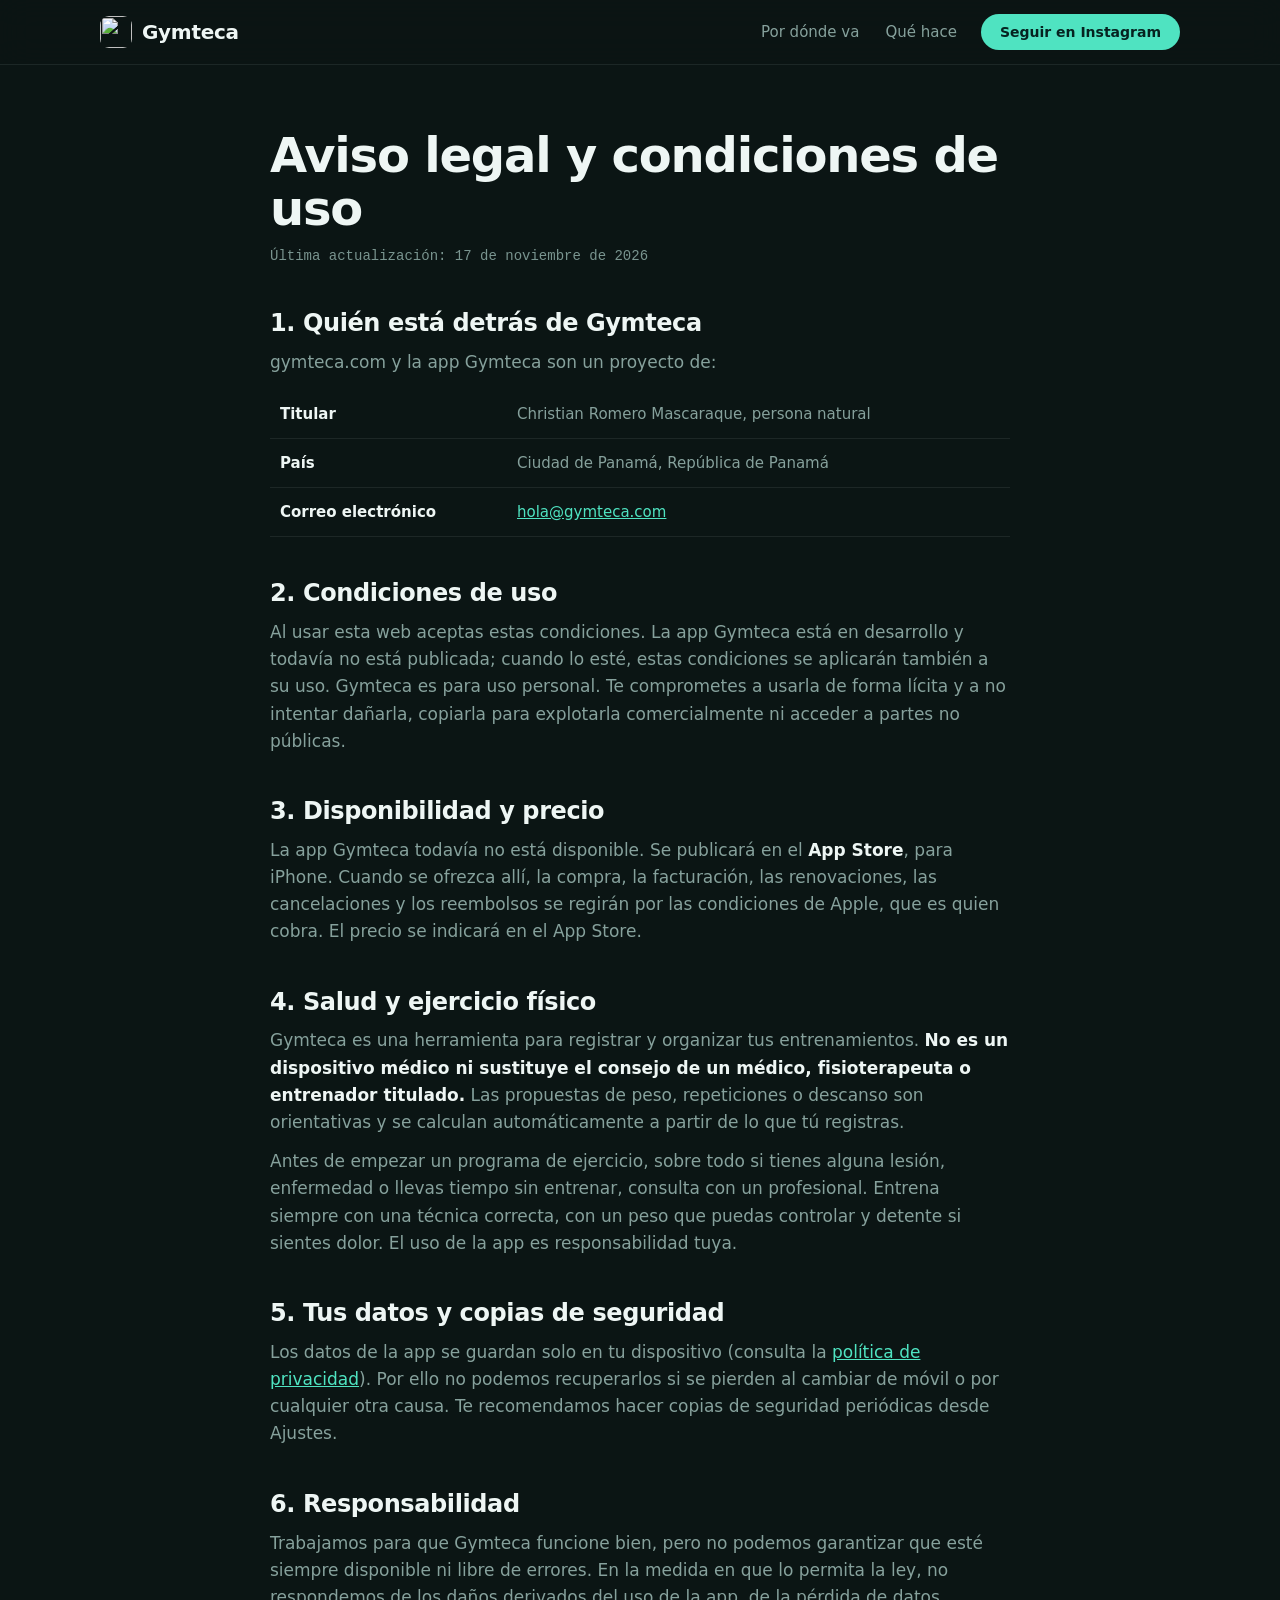
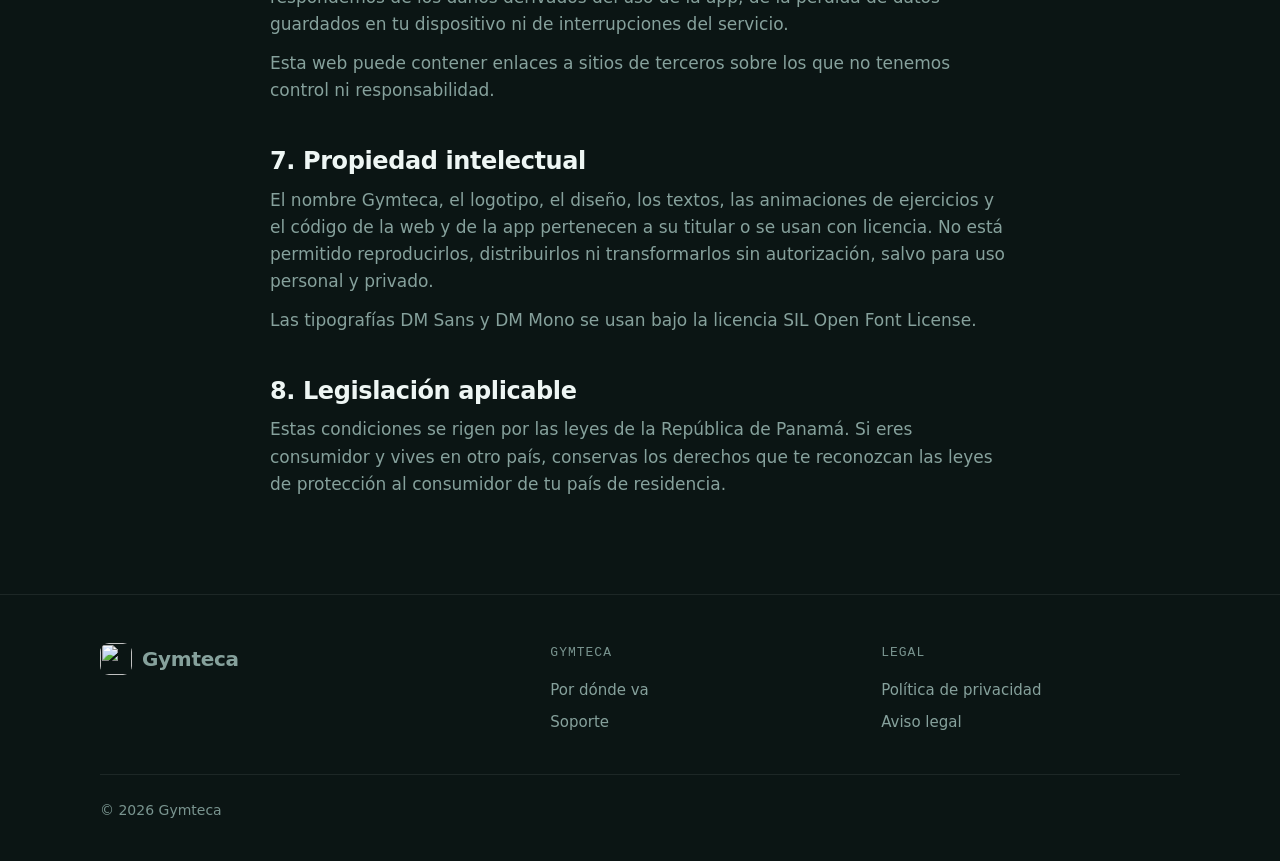
==== aviso-legal.html @ b6c2790a "Gymteca: la portada pasa a contar el desarrollo de la app para iPhone La app deja de ofrecerse en la" ====
<!doctype html>
<html lang="es">
<head>
<meta charset="utf-8">
<meta name="viewport" content="width=device-width, initial-scale=1, viewport-fit=cover">
<title>Aviso legal y condiciones de uso · Gymteca</title>
<meta name="description" content="Aviso legal y condiciones de uso de gymteca.com y de la app Gymteca.">
<link rel="canonical" href="https://gymteca.com/aviso-legal">
<meta name="theme-color" content="#0b1514">
<link rel="icon" href="/assets/img/favicon.svg" type="image/svg+xml">
<link rel="icon" href="/assets/img/favicon-32.png" sizes="32x32" type="image/png">
<link rel="apple-touch-icon" href="/assets/img/apple-touch-icon.png">
<link rel="stylesheet" href="/assets/styles.css">
</head>
<body>
<a class="skip" href="#main">Saltar al contenido</a>
<header class="nav">
  <div class="wrap">
    <a class="logo" href="/" aria-label="Gymteca, inicio"><img src="/assets/img/teca.svg" alt="" width="32" height="32">Gymteca</a>
    <ul class="nav-links">
      <li><a href="/#estado">Por dónde va</a></li>
      <li><a href="/#que-hace">Qué hace</a></li>
    </ul>
    <a class="btn btn-primary btn-sm" href="https://www.instagram.com/gymteca_app/" rel="noopener">Seguir en Instagram</a>
  </div>
</header>

<main id="main" class="doc">
  <div class="wrap">
    <h1>Aviso legal y condiciones de uso</h1>
    <p class="updated">Última actualización: 17 de noviembre de 2026</p>

    <h2>1. Quién está detrás de Gymteca</h2>
    <p>gymteca.com y la app Gymteca son un proyecto de:</p>
    <table>
      <tr><th>Titular</th><td>Christian Romero Mascaraque, persona natural</td></tr>
      <tr><th>País</th><td>Ciudad de Panamá, República de Panamá</td></tr>
      <tr><th>Correo electrónico</th><td><a href="mailto:hola@gymteca.com">hola@gymteca.com</a></td></tr>
    </table>

    <h2>2. Condiciones de uso</h2>
    <p>Al usar esta web aceptas estas condiciones. La app Gymteca está en desarrollo y todavía no está publicada; cuando lo esté, estas condiciones se aplicarán también a su uso. Gymteca es para uso personal. Te comprometes a usarla de forma lícita y a no intentar dañarla, copiarla para explotarla comercialmente ni acceder a partes no públicas.</p>

    <h2>3. Disponibilidad y precio</h2>
    <p>La app Gymteca todavía no está disponible. Se publicará en el <strong>App Store</strong>, para iPhone. Cuando se ofrezca allí, la compra, la facturación, las renovaciones, las cancelaciones y los reembolsos se regirán por las condiciones de Apple, que es quien cobra. El precio se indicará en el App Store.</p>

    <h2>4. Salud y ejercicio físico</h2>
    <p>Gymteca es una herramienta para registrar y organizar tus entrenamientos. <strong>No es un dispositivo médico ni sustituye el consejo de un médico, fisioterapeuta o entrenador titulado.</strong> Las propuestas de peso, repeticiones o descanso son orientativas y se calculan automáticamente a partir de lo que tú registras.</p>
    <p>Antes de empezar un programa de ejercicio, sobre todo si tienes alguna lesión, enfermedad o llevas tiempo sin entrenar, consulta con un profesional. Entrena siempre con una técnica correcta, con un peso que puedas controlar y detente si sientes dolor. El uso de la app es responsabilidad tuya.</p>

    <h2>5. Tus datos y copias de seguridad</h2>
    <p>Los datos de la app se guardan solo en tu dispositivo (consulta la <a href="/privacidad">política de privacidad</a>). Por ello no podemos recuperarlos si se pierden al cambiar de móvil o por cualquier otra causa. Te recomendamos hacer copias de seguridad periódicas desde Ajustes.</p>

    <h2>6. Responsabilidad</h2>
    <p>Trabajamos para que Gymteca funcione bien, pero no podemos garantizar que esté siempre disponible ni libre de errores. En la medida en que lo permita la ley, no respondemos de los daños derivados del uso de la app, de la pérdida de datos guardados en tu dispositivo ni de interrupciones del servicio.</p>
    <p>Esta web puede contener enlaces a sitios de terceros sobre los que no tenemos control ni responsabilidad.</p>

    <h2>7. Propiedad intelectual</h2>
    <p>El nombre Gymteca, el logotipo, el diseño, los textos, las animaciones de ejercicios y el código de la web y de la app pertenecen a su titular o se usan con licencia. No está permitido reproducirlos, distribuirlos ni transformarlos sin autorización, salvo para uso personal y privado.</p>
    <p>Las tipografías DM Sans y DM Mono se usan bajo la licencia SIL Open Font License.</p>

    <h2>8. Legislación aplicable</h2>
    <p>Estas condiciones se rigen por las leyes de la República de Panamá. Si eres consumidor y vives en otro país, conservas los derechos que te reconozcan las leyes de protección al consumidor de tu país de residencia.</p>
  </div>
</main>

<footer>
  <div class="wrap">
    <div><a class="logo" href="/"><img src="/assets/img/teca.svg" alt="" width="32" height="32">Gymteca</a></div>
    <div><h4>Gymteca</h4><ul><li><a href="/#estado">Por dónde va</a></li><li><a href="/soporte">Soporte</a></li></ul></div>
    <div><h4>Legal</h4><ul><li><a href="/privacidad">Política de privacidad</a></li><li><a href="/aviso-legal">Aviso legal</a></li></ul></div>
    <p class="copy">© 2026 Gymteca</p>
  </div>
</footer>
</body>
</html>
---- assets/styles.css ----
/* Gymteca — estilos de gymteca.com (misma identidad que la app) */
@font-face{font-family:'DM Sans';src:url(fonts/dm-sans.woff2) format('woff2');font-weight:400 700;font-display:swap}
@font-face{font-family:'DM Mono';src:url(fonts/dm-mono-400.woff2) format('woff2');font-weight:400;font-display:swap}
@font-face{font-family:'DM Mono';src:url(fonts/dm-mono-500.woff2) format('woff2');font-weight:500;font-display:swap}

:root{
  color-scheme:dark;
  /* Paleta «Tiza y menta» (la misma que la app) */
  --bg:#0b1514;--bg2:#11201e;--bg3:#182b28;--bg4:#203632;
  --bg-rgb:11,21,20;
  --border:rgba(238,246,244,.08);--border2:rgba(238,246,244,.14);
  --text:#eef6f4;--text2:#86a19c;--text3:#79948f;
  --green:#4fe3c1;--green2:#80ecd3;--green-rgb:79,227,193;
  --green-bg:rgba(var(--green-rgb),.1);--green-b:rgba(var(--green-rgb),.32);
  --accent-ink:#062320;
  --pr:#ff8a65;--amber:#ffb547;--blue:#7aa7ff;--red:#ff6b6b;
  --r:18px;--rsm:12px;
  --wrap:1120px;
  --sans:'DM Sans',system-ui,-apple-system,'Segoe UI',Roboto,sans-serif;
  --mono:'DM Mono',ui-monospace,'SF Mono',Menlo,monospace;
}
*{box-sizing:border-box;margin:0;padding:0}
html{scroll-behavior:smooth;-webkit-text-size-adjust:100%}
body{background:var(--bg);color:var(--text);font-family:var(--sans);font-size:17px;line-height:1.6;-webkit-font-smoothing:antialiased;overflow-x:hidden}
img{max-width:100%;display:block}
a{color:inherit}
:focus-visible{outline:2px solid var(--green);outline-offset:3px;border-radius:6px}
.wrap{max-width:var(--wrap);margin:0 auto;padding:0 20px}
.mono{font-family:var(--mono)}
.green{color:var(--green)}
.skip{position:absolute;left:-999px;top:8px;background:var(--green);color:var(--accent-ink);padding:8px 14px;border-radius:8px;z-index:100;font-weight:600}
.skip:focus{left:8px}

/* Cabecera */
.nav{position:sticky;top:0;z-index:50;background:rgba(var(--bg-rgb),.82);backdrop-filter:blur(16px);-webkit-backdrop-filter:blur(16px);border-bottom:1px solid var(--border)}
.nav .wrap{display:flex;align-items:center;gap:24px;height:64px}
.logo{display:flex;align-items:center;gap:10px;text-decoration:none;font-weight:700;font-size:20px;letter-spacing:-.3px}
.logo img{width:32px;height:32px;border-radius:9px}
.nav-links{display:flex;gap:26px;margin-left:auto;list-style:none}
.nav-links a{text-decoration:none;color:var(--text2);font-size:15px;font-weight:500;transition:color .2s}
.nav-links a:hover{color:var(--text)}
.btn{display:inline-flex;align-items:center;justify-content:center;gap:8px;font:600 16px/1 var(--sans);text-decoration:none;border-radius:999px;padding:15px 26px;transition:transform .15s,background .2s,border-color .2s;border:1px solid transparent;white-space:nowrap}
.btn:active{transform:scale(.97)}
.btn-primary{background:var(--green);color:var(--accent-ink)}
.btn-primary:hover{background:var(--green2)}
.btn-ghost{border-color:var(--border2);color:var(--text)}
.btn-ghost:hover{border-color:var(--text3);background:rgba(238,246,244,.03)}
.btn-sm{padding:10px 18px;font-size:14px}
@media (max-width:820px){.nav-links{display:none}.nav .btn{margin-left:auto}}

/* Hero */
.hero{position:relative;padding:72px 0 40px;overflow:hidden}
.hero::before{content:"";position:absolute;inset:-20% -10% auto;height:620px;background:radial-gradient(closest-side,rgba(var(--green-rgb),.16),transparent 70%);pointer-events:none}
.hero .wrap{position:relative;display:grid;grid-template-columns:1.1fr .9fr;gap:48px;align-items:center}
.eyebrow{display:inline-flex;align-items:center;gap:8px;font:500 13px/1 var(--mono);letter-spacing:.6px;text-transform:uppercase;color:var(--green);background:var(--green-bg);border:1px solid var(--green-b);padding:8px 12px;border-radius:999px}
.hero h1{font-size:clamp(40px,6.4vw,72px);line-height:1.02;letter-spacing:-2px;font-weight:700;margin:22px 0 20px}
.hero h1 span{color:var(--green)}
.lead{font-size:clamp(17px,2vw,20px);color:var(--text2);max-width:34em}
.cta{display:flex;flex-wrap:wrap;gap:12px;margin-top:32px}
@media (max-width:900px){.hero{padding-top:44px}.hero .wrap{grid-template-columns:1fr;gap:40px}.hero .phone{margin:0 auto}}

/* Portada · diario de desarrollo */
.state{display:inline-flex;align-items:center;gap:8px;color:var(--text2)}
.state::before{content:"";width:8px;height:8px;border-radius:50%;background:var(--amber)}
.who{font:400 14px/1.4 var(--mono);letter-spacing:.2px;color:var(--green)}
.hero.diary h1{font-size:clamp(38px,5.4vw,62px);letter-spacing:-1.6px;margin:18px 0 20px;text-wrap:balance}
.hero.diary h1 em{font-style:normal;color:var(--green)}
.soon{margin-top:26px;font:400 13.5px/1.7 var(--mono);color:var(--text3)}
.log{scroll-margin-top:84px;min-width:0;background:var(--bg2);border:1px solid var(--border2);border-radius:24px;padding:24px 22px 4px;box-shadow:0 40px 80px -40px rgba(0,0,0,.8),0 0 120px -50px rgba(var(--green-rgb),.35)}
.log-h{display:flex;justify-content:space-between;align-items:baseline;gap:12px;padding:0 4px 14px}
.log-h h2{font-size:22px;letter-spacing:-.4px;line-height:1.2}
.log-h span{font:500 14px/1 var(--mono);color:var(--green);white-space:nowrap}
.meter{display:grid;grid-template-columns:repeat(8,1fr);gap:5px;padding:0 4px 14px}
.meter i{height:7px;border-radius:4px;background:var(--bg4)}
.meter .d{background:var(--green)}
.meter .n{background:var(--amber)}
.log ol{list-style:none}
.log li{display:grid;grid-template-columns:24px minmax(0,1fr) auto;gap:12px;align-items:center;padding:13px 4px;border-top:1px solid var(--border);font-size:16px;line-height:1.3}
.log li .i{font:500 13px/1 var(--mono);color:var(--text3)}
.log li .s{font:400 12px/1 var(--mono);border-radius:7px;padding:6px 8px;color:var(--text3);border:1px solid var(--border2)}
.log li.d .s{color:var(--green);border-color:var(--green-b);background:var(--green-bg)}
.log li.n .s{color:var(--amber);border-color:rgba(255,181,71,.4)}
.log li.t{color:var(--text2)}
.log-foot{font:400 12.5px/1.4 var(--mono);color:var(--text3);padding:13px 4px;border-top:1px solid var(--border)}
.split{display:grid;grid-template-columns:1fr 1fr;gap:16px}
.split .card:hover{transform:none}
.split h3{font-size:21px}
.split ul{list-style:none;display:grid;gap:13px;margin-top:16px;color:var(--text2);font-size:16.5px}
.split li{display:grid;grid-template-columns:20px minmax(0,1fr);gap:12px}
.split li::before{content:"";width:20px;height:20px;margin-top:3px;border-radius:6px;border:1px solid var(--border2);background:center/12px no-repeat url("data:image/svg+xml,%3Csvg xmlns='http://www.w3.org/2000/svg' viewBox='0 0 20 20' fill='none' stroke='%2386a19c' stroke-width='2.4' stroke-linecap='round'%3E%3Cpath d='M5 10h10'/%3E%3C/svg%3E")}
.split .yes li::before{border-color:var(--green-b);background:var(--green-bg) center/14px no-repeat url("data:image/svg+xml,%3Csvg xmlns='http://www.w3.org/2000/svg' viewBox='0 0 20 20' fill='none' stroke='%234fe3c1' stroke-width='2.4' stroke-linecap='round' stroke-linejoin='round'%3E%3Cpath d='M5 10.5l3.2 3L15 7'/%3E%3C/svg%3E")}
@media (max-width:760px){.split{grid-template-columns:1fr}}

/* Teléfono */
.phone{position:relative;width:min(320px,78vw);aspect-ratio:780/1688;border-radius:44px;padding:10px;background:linear-gradient(145deg,#263532,#0e1917);box-shadow:0 0 0 1px rgba(238,246,244,.08),0 40px 80px -20px rgba(0,0,0,.8),0 0 120px -30px rgba(var(--green-rgb),.35)}
.phone img{width:100%;height:100%;object-fit:cover;object-position:top;border-radius:34px}
.phone.tilt{transform:rotate(-2.5deg)}

/* Secciones */
section{padding:88px 0}
.section-head{max-width:640px;margin-bottom:48px}
.kicker{font:500 13px/1 var(--mono);letter-spacing:1.2px;text-transform:uppercase;color:var(--green);margin-bottom:14px}
h2{font-size:clamp(30px,4.2vw,46px);line-height:1.08;letter-spacing:-1.2px;font-weight:700}
.section-head p{color:var(--text2);margin-top:16px;font-size:18px}
.alt{background:var(--bg2);border-block:1px solid var(--border)}

/* Rejilla de funciones */
.grid{display:grid;grid-template-columns:repeat(3,1fr);gap:16px}
.card{background:var(--bg3);border:1px solid var(--border);border-radius:var(--r);padding:26px;transition:border-color .2s,transform .2s}
.card:hover{border-color:var(--border2);transform:translateY(-2px)}
.card .ic{width:44px;height:44px;border-radius:12px;display:grid;place-items:center;background:var(--green-bg);border:1px solid var(--green-b);color:var(--green);margin-bottom:18px}
.card .ic svg{width:22px;height:22px}
.card h3{font-size:19px;letter-spacing:-.3px;margin-bottom:8px}
.card p{color:var(--text2);font-size:15.5px}
@media (max-width:900px){.grid{grid-template-columns:1fr 1fr}}
@media (max-width:600px){.grid{grid-template-columns:1fr}}

/* Galería */
.gallery{display:flex;gap:22px;overflow-x:auto;scroll-snap-type:x mandatory;padding:8px 20px 28px;margin:0 -20px;scrollbar-width:none}
.gallery::-webkit-scrollbar{display:none}
.gallery figure{flex:none;scroll-snap-align:center;display:grid;gap:14px;justify-items:center}
.gallery .phone{width:240px;border-radius:36px;padding:8px}
.gallery .phone img{border-radius:28px}
.gallery figcaption{font-size:14px;color:var(--text2)}
@media (min-width:1180px){.gallery{flex-wrap:wrap;justify-content:center;row-gap:36px;overflow:visible}.gallery .phone{width:220px}}

/* Visor de capturas ampliadas */
.phone img{cursor:zoom-in}
.lb{border:0;padding:0;margin:0;inset:0;width:100vw;height:100dvh;max-width:none;max-height:none;background:transparent;color:var(--text);overflow:hidden}
.lb::backdrop{background:rgba(5,12,11,.9);backdrop-filter:blur(8px);-webkit-backdrop-filter:blur(8px)}
.lb[open]{display:flex;flex-direction:column;align-items:center;justify-content:center;gap:16px;padding:56px 16px 24px;animation:lb-in .2s ease-out}
@keyframes lb-in{from{opacity:0;transform:scale(.97)}to{opacity:1;transform:none}}
.lb figure{display:flex;flex-direction:column;align-items:center;gap:14px;min-height:0}
.lb img{max-height:calc(100dvh - 140px);max-width:min(92vw,540px);width:auto;height:auto;border-radius:30px;box-shadow:0 0 0 1px rgba(238,246,244,.1),0 30px 80px -20px rgba(0,0,0,.9),0 0 120px -30px rgba(var(--green-rgb),.4);cursor:zoom-out;touch-action:pan-y}
.lb figcaption{color:var(--text2);font-size:15px;text-align:center}
.lb-count{font:500 13px/1 var(--mono);color:var(--text3);margin-left:8px}
.lb-btn{position:fixed;display:grid;place-items:center;width:48px;height:48px;border-radius:999px;border:1px solid var(--border2);background:rgba(24,43,40,.8);color:var(--text);cursor:pointer;transition:background .2s,border-color .2s}
.lb-btn:hover{background:var(--bg4);border-color:var(--text3)}
.lb-btn svg{width:22px;height:22px}
.lb-close{top:14px;right:14px}
.lb-prev{left:18px;top:50%;transform:translateY(-50%)}
.lb-next{right:18px;top:50%;transform:translateY(-50%)}
@media (max-width:640px){.lb-prev,.lb-next{top:auto;bottom:18px;transform:none}.lb-prev{left:calc(50% - 60px)}.lb-next{right:calc(50% - 60px)}.lb[open]{padding-bottom:84px}.lb img{max-height:calc(100dvh - 190px)}}

/* FAQ */
.faq{max-width:760px}
.faq details{border-bottom:1px solid var(--border)}
.faq summary{list-style:none;cursor:pointer;display:flex;justify-content:space-between;gap:16px;padding:22px 0;font-weight:600;font-size:18px}
.faq summary::-webkit-details-marker{display:none}
.faq summary::after{content:"+";font:400 24px/1 var(--mono);color:var(--green);transition:transform .2s}
.faq details[open] summary::after{transform:rotate(45deg)}
.faq details p{color:var(--text2);padding:0 0 22px;max-width:62ch}

/* CTA final */
.final{text-align:center;padding:96px 0}
.final h2{max-width:14em;margin:0 auto}
.final p{color:var(--text2);margin:16px auto 0;max-width:34em}
.final .cta{justify-content:center}

/* Pie */
footer{border-top:1px solid var(--border);padding:48px 0 40px;color:var(--text2);font-size:15px}
footer .wrap{display:grid;grid-template-columns:1.4fr 1fr 1fr;gap:32px}
footer h4{font-size:13px;font-family:var(--mono);font-weight:500;letter-spacing:1px;text-transform:uppercase;color:var(--text3);margin-bottom:14px}
footer ul{list-style:none;display:grid;gap:8px}
footer a{text-decoration:none}
footer a:hover{color:var(--text)}
footer .copy{grid-column:1/-1;border-top:1px solid var(--border);padding-top:24px;margin-top:8px;font-size:14px;color:var(--text3)}
@media (max-width:700px){footer .wrap{grid-template-columns:1fr}}

/* Páginas de texto (privacidad, soporte, aviso legal) */
.doc{padding:64px 0 96px}
.doc .wrap{max-width:780px}
.doc h1{font-size:clamp(34px,5vw,48px);letter-spacing:-1.2px;line-height:1.1;margin-bottom:10px}
.doc .updated{color:var(--text3);font-size:14px;font-family:var(--mono);margin-bottom:36px}
.doc h2{font-size:24px;letter-spacing:-.4px;margin:44px 0 12px}
.doc h3{font-size:18px;margin:26px 0 8px}
.doc p,.doc li{color:var(--text2)}
.doc p + p{margin-top:12px}
.doc ul,.doc ol{margin:12px 0 0 22px;display:grid;gap:8px}
.doc a{color:var(--green)}
.doc strong{color:var(--text)}
.doc .box{margin:22px 0;padding:20px 22px;border-radius:var(--rsm);border:1px solid var(--green-b);background:var(--green-bg)}
.doc .box p{color:var(--text)}
.doc table{width:100%;border-collapse:collapse;margin-top:14px;font-size:15px}
.doc th,.doc td{text-align:left;padding:12px 10px;border-bottom:1px solid var(--border);vertical-align:top}
.doc th{color:var(--text);font-weight:600}
.doc td{color:var(--text2)}
.contact-cards{display:grid;grid-template-columns:1fr 1fr;gap:14px;margin-top:20px}
.contact-cards a{display:block;text-decoration:none;padding:20px;border-radius:var(--rsm);border:1px solid var(--border);background:var(--bg3)}
.contact-cards a:hover{border-color:var(--green-b)}
.contact-cards strong{display:block;color:var(--text);margin-bottom:4px}
.contact-cards span{color:var(--green);font-family:var(--mono);font-size:15px}
@media (max-width:600px){.contact-cards{grid-template-columns:1fr}}

@media (prefers-reduced-motion:reduce){*{transition:none!important;scroll-behavior:auto!important}}
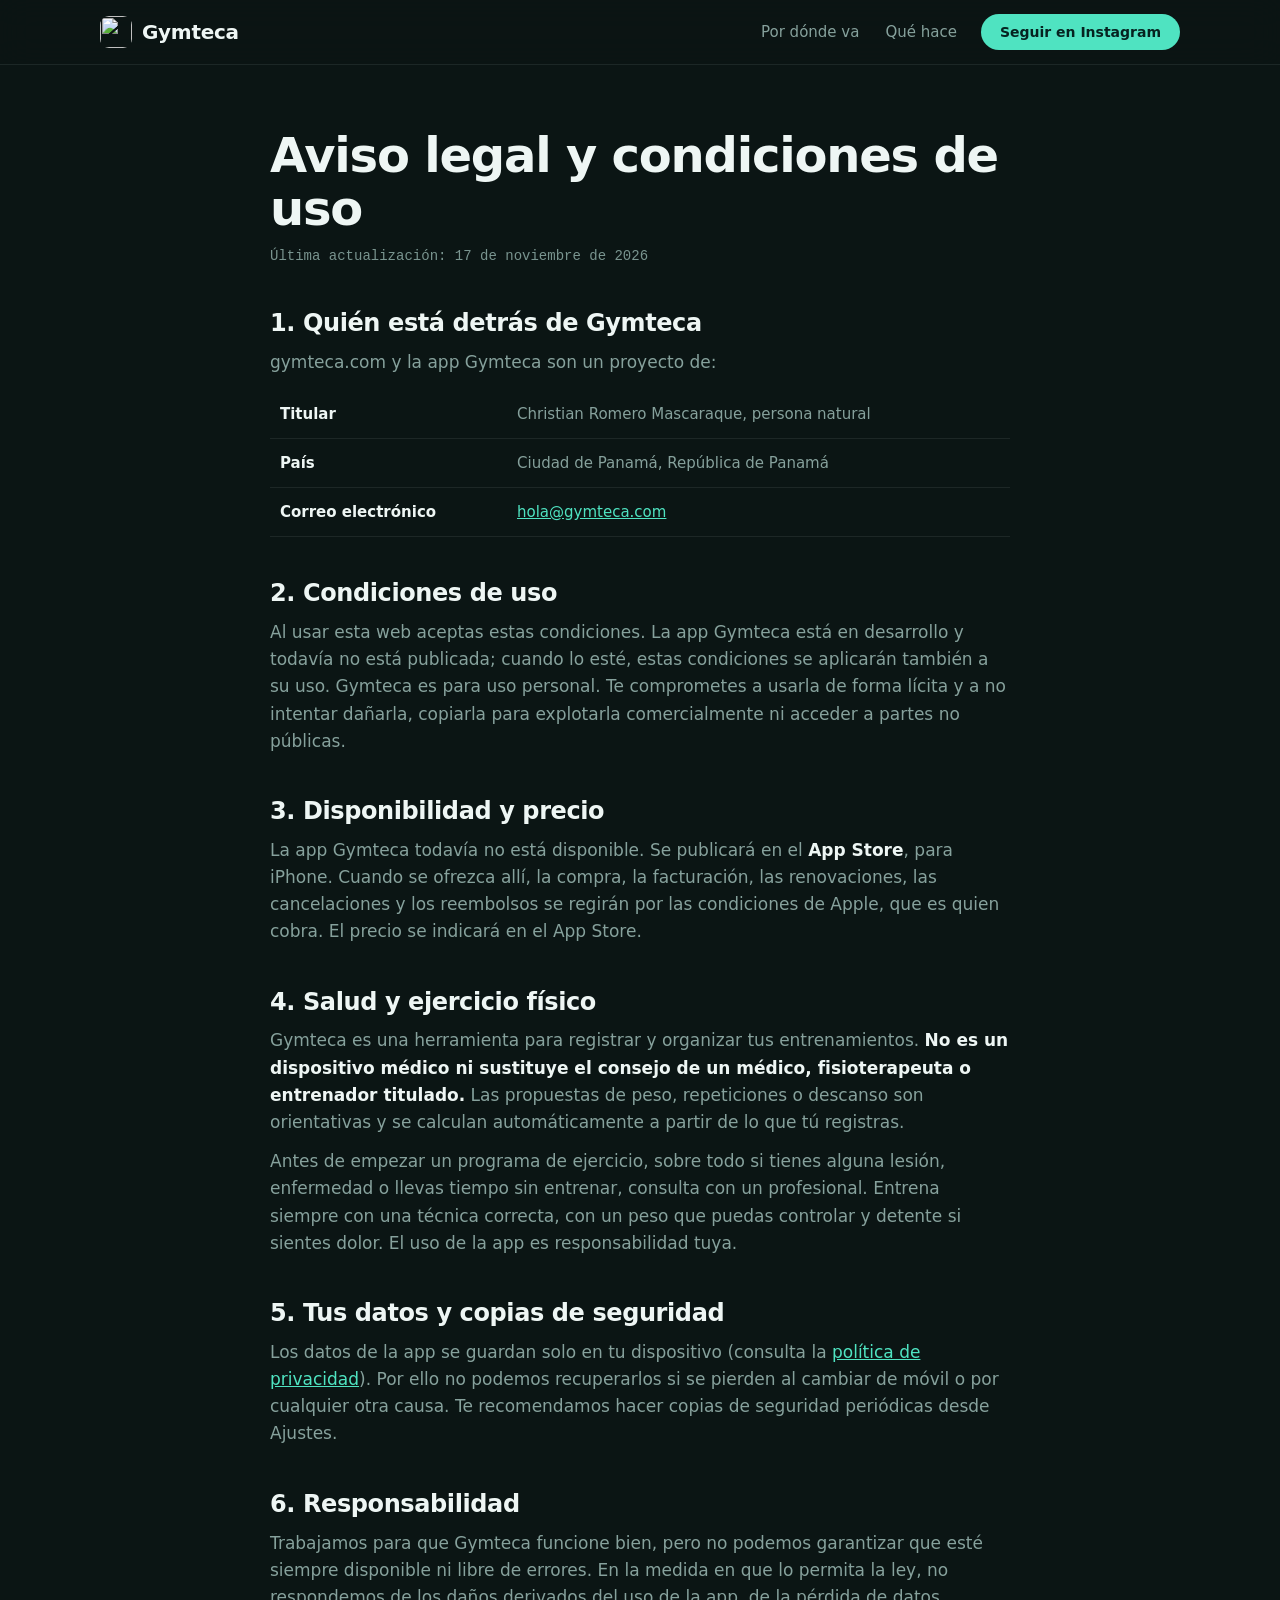
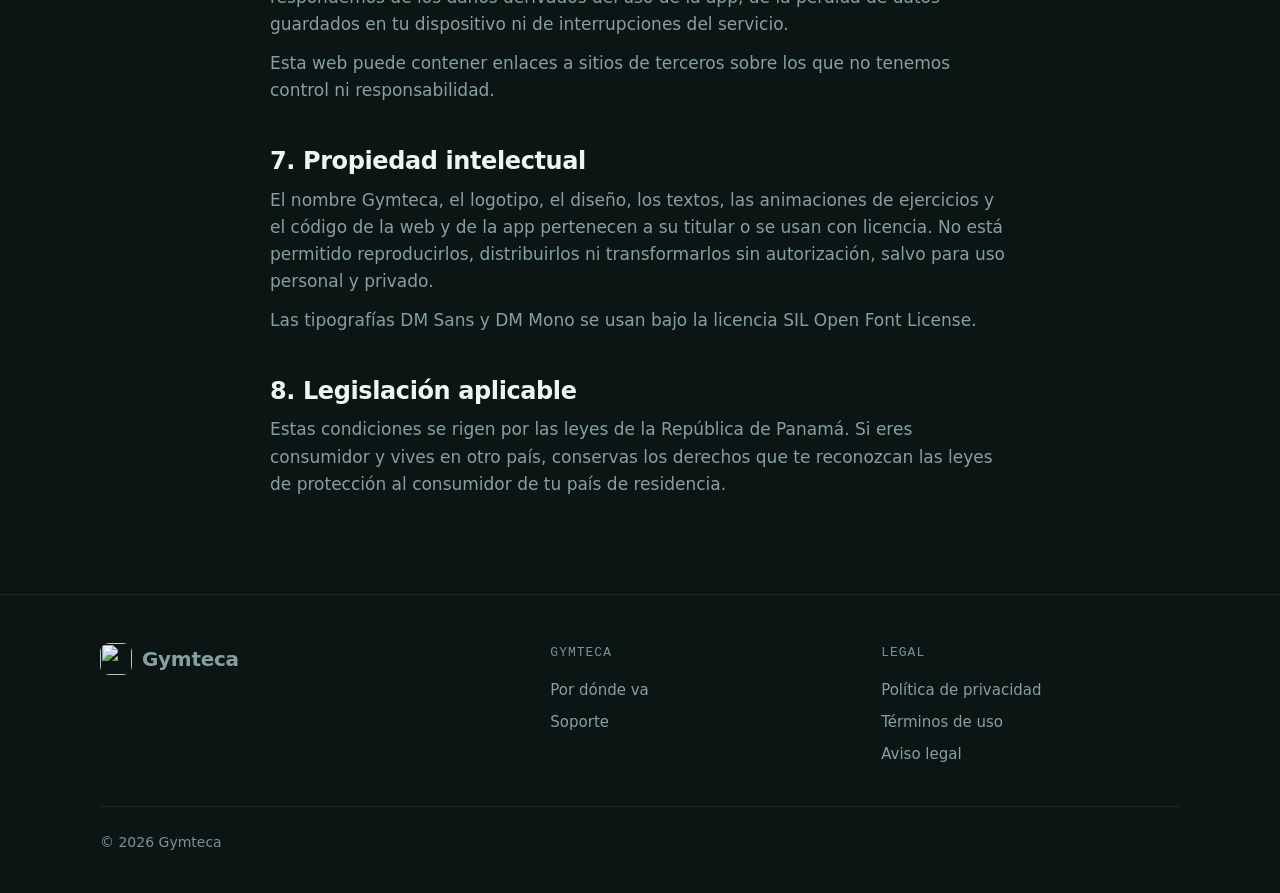
==== commit 25d6d9e3: "Gymteca: privacidad, términos y soporte de la app de iOS (borrador con marcadores, sin publicar) Co-" ====
--- a/aviso-legal.html
+++ b/aviso-legal.html
@@ -68,7 +68,7 @@
   <div class="wrap">
     <div><a class="logo" href="/"><img src="/assets/img/teca.svg" alt="" width="32" height="32">Gymteca</a></div>
     <div><h4>Gymteca</h4><ul><li><a href="/#estado">Por dónde va</a></li><li><a href="/soporte">Soporte</a></li></ul></div>
-    <div><h4>Legal</h4><ul><li><a href="/privacidad">Política de privacidad</a></li><li><a href="/aviso-legal">Aviso legal</a></li></ul></div>
+    <div><h4>Legal</h4><ul><li><a href="/privacidad">Política de privacidad</a></li><li><a href="/terminos">Términos de uso</a></li><li><a href="/aviso-legal">Aviso legal</a></li></ul></div>
     <p class="copy">© 2026 Gymteca</p>
   </div>
 </footer>
